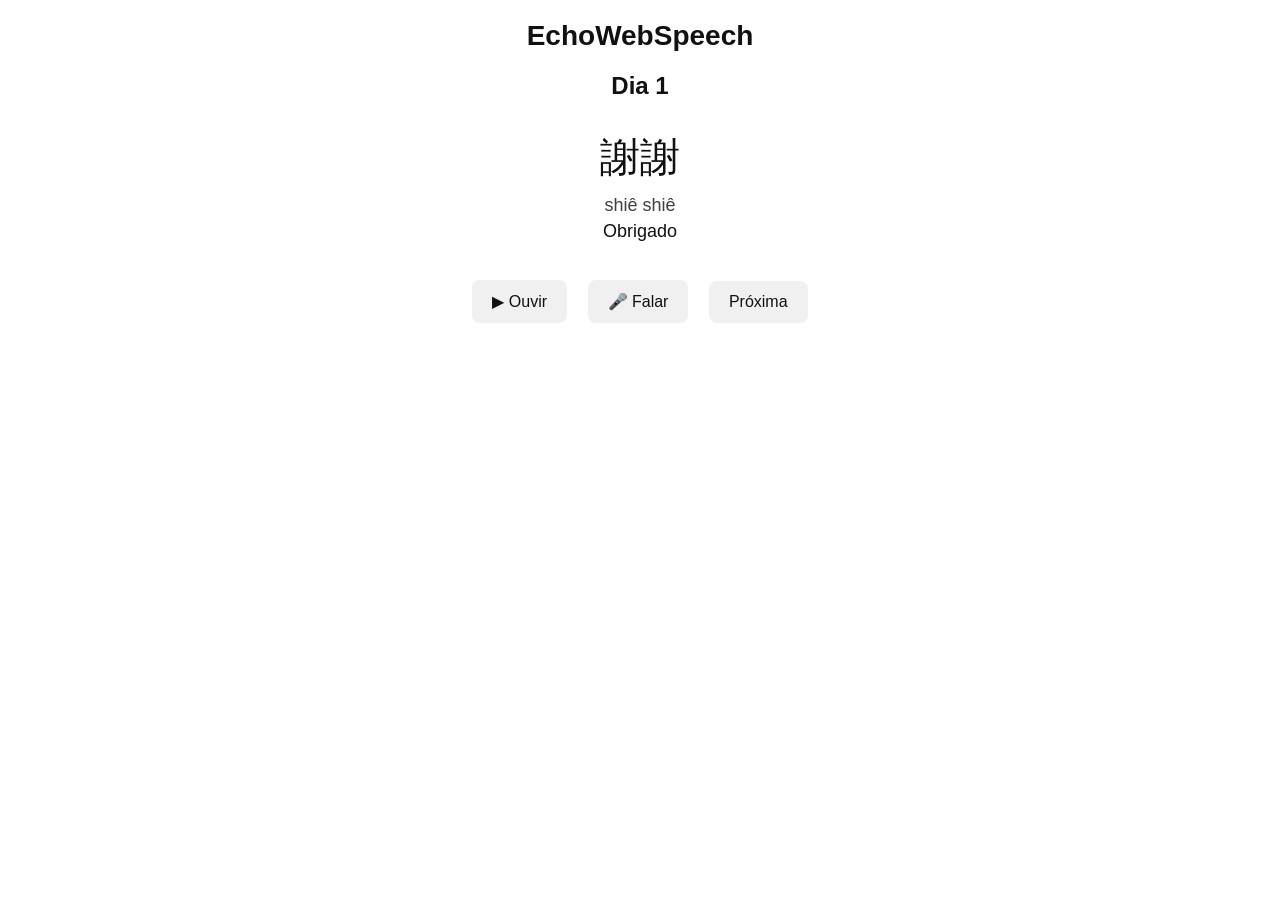
==== index.html @ 0a750037 "simplificação" ====
<!DOCTYPE html>
<html lang="pt-BR">
<head>
<meta charset="UTF-8">
<meta name="viewport" content="width=device-width, initial-scale=1.0">
<title>EchoWebSpeech</title>

<link rel="stylesheet" href="style.css">
<link rel="manifest" href="manifest.json">
<meta name="theme-color" content="#ffffff" media="(prefers-color-scheme: light)">
<meta name="theme-color" content="#111111" media="(prefers-color-scheme: dark)">
</head>

<body>

<header>
<h1>EchoWebSpeech</h1>
</header>

<main>
<h2 id="dayTitle"></h2>

<div id="card">
<div id="chinese"></div>
<div id="br"></div>
<div id="pt"></div>
</div>

<div class="buttons">
<button onclick="speak()">▶ Ouvir</button>
<button onclick="listen()">🎤 Falar</button>
<button onclick="next()">Próxima</button>
</div>

<div id="result"></div>

</main>

<script src="app.js"></script>
</body>
</html>
---- style.css ----
body {
font-family: -apple-system, BlinkMacSystemFont, "Segoe UI", Roboto, Arial, sans-serif;
margin: 0;
padding: 20px;
text-align: center;
transition: background 0.3s ease, color 0.3s ease;
}

header {
margin-bottom: 20px;
}

h1 {
margin: 0;
font-size: 28px;
}

#card {
margin: 30px 0;
}

#chinese {
font-size: 40px;
margin-bottom: 10px;
}

#br {
font-size: 18px;
opacity: 0.8;
margin-bottom: 5px;
}

#pt {
font-size: 18px;
font-weight: 500;
}

.buttons {
margin-top: 20px;
}

button {
padding: 12px 20px;
margin: 8px;
font-size: 16px;
border-radius: 8px;
border: none;
cursor: pointer;
transition: transform 0.1s ease;
}

button:active {
transform: scale(0.96);
}

#result {
margin-top: 25px;
font-size: 20px;
font-weight: bold;
}

/* 🌞 Light Mode */
@media (prefers-color-scheme: light) {
body {
background-color: #ffffff;
color: #111111;
}

button {
background-color: #f0f0f0;
color: #111111;
}
}

/* 🌙 Dark Mode */
@media (prefers-color-scheme: dark) {
body {
background-color: #111111;
color: #ffffff;
}

button {
background-color: #222222;
color: #ffffff;
}
}
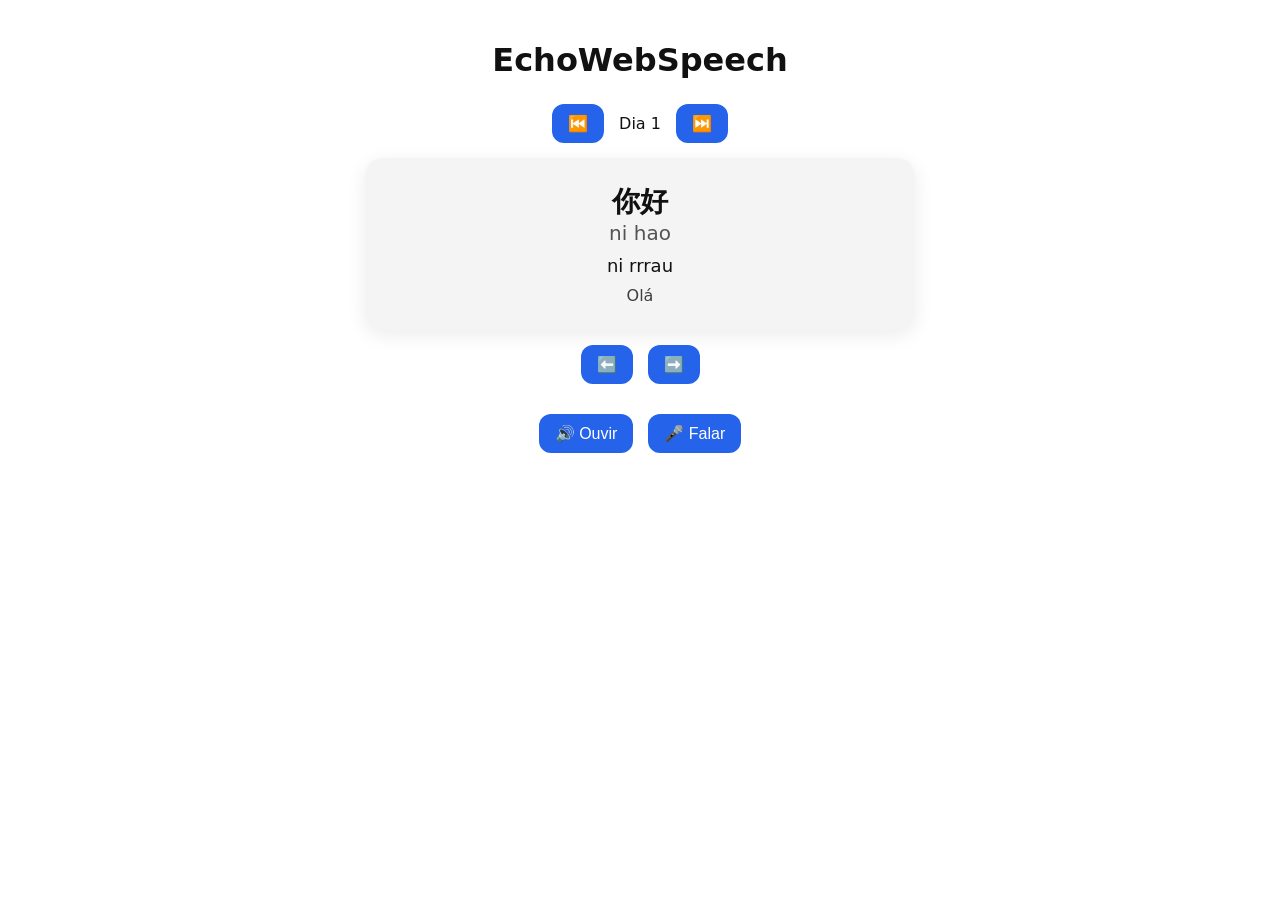
==== commit 5c48db2e: "correções do chatgpt" ====
--- a/index.html
+++ b/index.html
@@ -1,41 +1,158 @@
 <!DOCTYPE html>
 <html lang="pt-BR">
 <head>
-<meta charset="UTF-8">
-<meta name="viewport" content="width=device-width, initial-scale=1.0">
-<title>EchoWebSpeech</title>
+  <meta charset="UTF-8" />
+  <meta name="viewport" content="width=device-width, initial-scale=1.0" />
+  <title>EchoWebSpeech</title>
 
-<link rel="stylesheet" href="style.css">
-<link rel="manifest" href="manifest.json">
-<meta name="theme-color" content="#ffffff" media="(prefers-color-scheme: light)">
-<meta name="theme-color" content="#111111" media="(prefers-color-scheme: dark)">
+  <link rel="manifest" href="manifest.json" />
+  <meta name="theme-color" content="#111111" />
+
+  <style>
+    :root {
+      --bg: #ffffff;
+      --card: #f4f4f4;
+      --text: #111111;
+      --accent: #2563eb;
+    }
+
+    @media (prefers-color-scheme: dark) {
+      :root {
+        --bg: #111111;
+        --card: #1e1e1e;
+        --text: #ffffff;
+        --accent: #3b82f6;
+      }
+    }
+
+    body {
+      margin: 0;
+      font-family: system-ui, -apple-system, sans-serif;
+      background: var(--bg);
+      color: var(--text);
+      display: flex;
+      flex-direction: column;
+      align-items: center;
+      padding: 20px;
+    }
+
+    h1 {
+      margin-bottom: 10px;
+    }
+
+    .day-nav,
+    .phrase-nav {
+      display: flex;
+      align-items: center;
+      gap: 15px;
+      margin: 15px 0;
+    }
+
+    button {
+      background: var(--accent);
+      color: white;
+      border: none;
+      border-radius: 12px;
+      padding: 10px 16px;
+      font-size: 16px;
+      cursor: pointer;
+      transition: 0.2s;
+    }
+
+    button:hover {
+      opacity: 0.85;
+    }
+
+    #card {
+      background: var(--card);
+      padding: 25px;
+      border-radius: 18px;
+      width: 100%;
+      max-width: 500px;
+      text-align: center;
+      box-shadow: 0 5px 20px rgba(0,0,0,0.08);
+    }
+
+    #trad {
+      font-size: 28px;
+      font-weight: bold;
+    }
+
+    #simp {
+      font-size: 20px;
+      opacity: 0.7;
+    }
+
+    #br {
+      font-size: 18px;
+      margin-top: 10px;
+    }
+
+    #pt {
+      font-size: 16px;
+      margin-top: 10px;
+      opacity: 0.8;
+    }
+
+    #feedback {
+      margin-top: 20px;
+      font-weight: bold;
+      font-size: 18px;
+      min-height: 24px;
+      text-align: center;
+    }
+
+    .controls {
+      margin-top: 15px;
+      display: flex;
+      gap: 15px;
+    }
+  </style>
 </head>
 
 <body>
 
-<header>
-<h1>EchoWebSpeech</h1>
-</header>
+  <h1>EchoWebSpeech</h1>
 
-<main>
-<h2 id="dayTitle"></h2>
+  <!-- Navegação de Dia -->
+  <div class="day-nav">
+    <button id="prevDay">⏮️</button>
+    <span id="dayTitle"></span>
+    <button id="nextDay">⏭️</button>
+  </div>
 
-<div id="card">
-<div id="chinese"></div>
-<div id="br"></div>
-<div id="pt"></div>
-</div>
+  <!-- Card Principal -->
+  <div id="card">
+    <div id="trad"></div>
+    <div id="simp"></div>
+    <div id="br"></div>
+    <div id="pt"></div>
+  </div>
 
-<div class="buttons">
-<button onclick="speak()">▶ Ouvir</button>
-<button onclick="listen()">🎤 Falar</button>
-<button onclick="next()">Próxima</button>
-</div>
+  <!-- Navegação de Frase -->
+  <div class="phrase-nav">
+    <button id="prevPhrase">⬅️</button>
+    <button id="nextPhrase">➡️</button>
+  </div>
 
-<div id="result"></div>
+  <!-- Controles -->
+  <div class="controls">
+    <button id="playBtn">🔊 Ouvir</button>
+    <button id="recBtn">🎤 Falar</button>
+  </div>
 
-</main>
+  <div id="feedback"></div>
 
-<script src="app.js"></script>
+  <!-- Script principal -->
+  <script src="app.js" defer></script>
+
+  <!-- Registro do Service Worker -->
+  <script>
+    if ("serviceWorker" in navigator) {
+      navigator.serviceWorker.register("sw.js")
+        .catch(err => console.log("SW erro:", err));
+    }
+  </script>
+
 </body>
 </html>
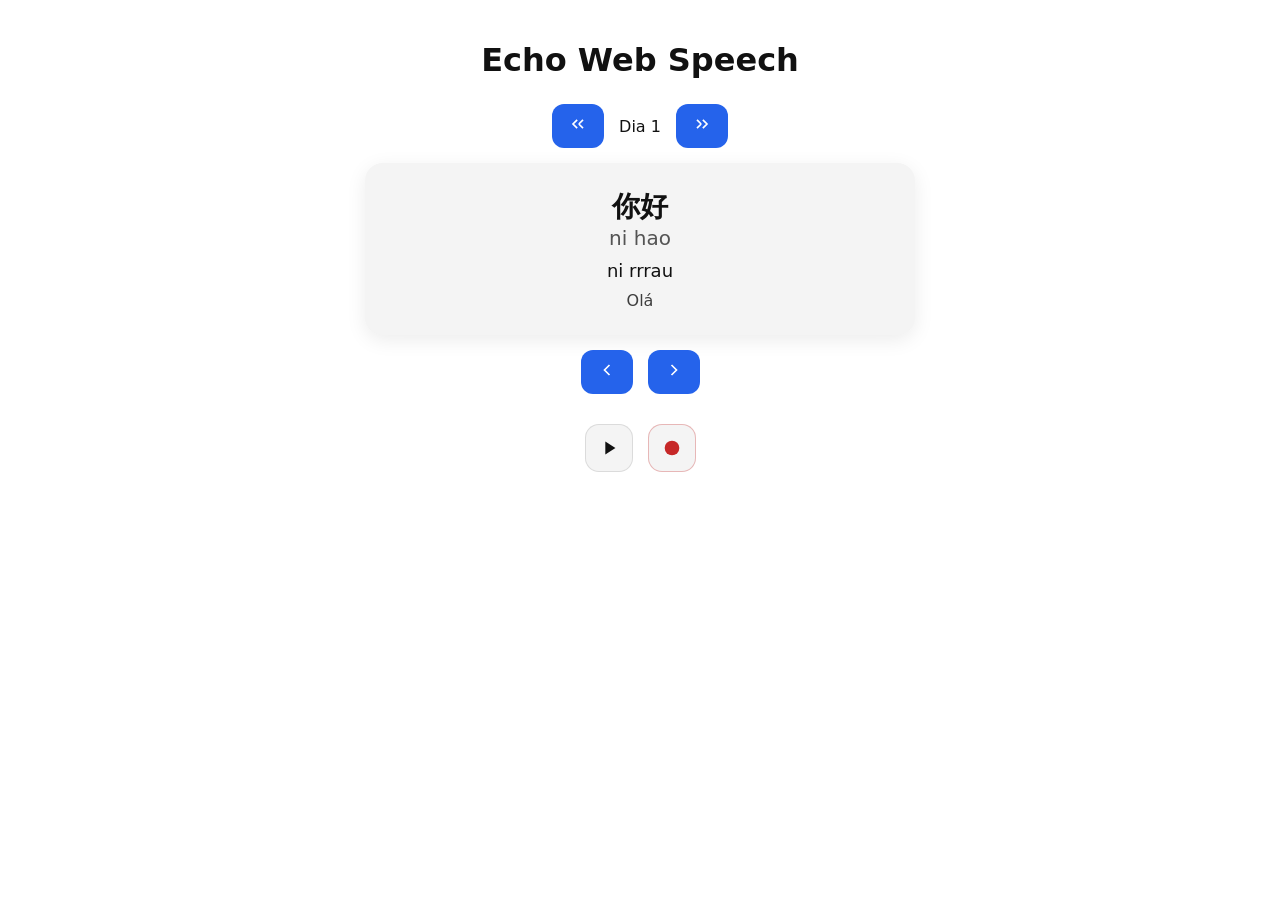
==== commit cce3beaf: "melhor visual" ====
--- a/index.html
+++ b/index.html
@@ -3,7 +3,7 @@
 <head>
   <meta charset="UTF-8" />
   <meta name="viewport" content="width=device-width, initial-scale=1.0" />
-  <title>EchoWebSpeech</title>
+  <title>Echo Web Speech</title>
 
   <link rel="manifest" href="manifest.json" />
   <meta name="theme-color" content="#111111" />
@@ -21,7 +21,7 @@
         --bg: #111111;
         --card: #1e1e1e;
         --text: #ffffff;
-        --accent: #3b82f6;
+        --accent: #2a2a2a;
       }
     }
 
@@ -107,18 +107,56 @@
       display: flex;
       gap: 15px;
     }
+
+    .controls button {
+  background: var(--card);
+  color: var(--text);
+  border: 1px solid rgba(0,0,0,0.1);
+  border-radius: 14px;
+  padding: 12px;
+  display: flex;
+  align-items: center;
+  justify-content: center;
+}
+
+.controls button:hover {
+  background: rgba(0,0,0,0.05);
+}
+
+button.record {
+  color: #c62828; /* vermelho elegante */
+  border: 1px solid rgba(198,40,40,0.3);
+}
+
+button.record:hover {
+  background: rgba(198,40,40,0.08);
+}
   </style>
 </head>
 
 <body>
 
-  <h1>EchoWebSpeech</h1>
+  <h1>Echo Web Speech</h1>
 
   <!-- Navegação de Dia -->
   <div class="day-nav">
-    <button id="prevDay">⏮️</button>
+    <button id="prevDay" aria-label="Dia anterior">
+      <svg viewBox="0 0 24 24" width="20" height="20" fill="none" stroke="currentColor" stroke-width="2">
+        <polyline points="11 17 6 12 11 7"></polyline>
+        <line x1="18" y1="17" x2="13" y2="12"></line>
+        <line x1="18" y1="7" x2="13" y2="12"></line>
+      </svg>
+    </button>
+
     <span id="dayTitle"></span>
-    <button id="nextDay">⏭️</button>
+
+    <button id="nextDay" aria-label="Próximo dia">
+      <svg viewBox="0 0 24 24" width="20" height="20" fill="none" stroke="currentColor" stroke-width="2">
+        <polyline points="13 7 18 12 13 17"></polyline>
+        <line x1="6" y1="7" x2="11" y2="12"></line>
+        <line x1="6" y1="17" x2="11" y2="12"></line>
+      </svg>
+    </button>
   </div>
 
   <!-- Card Principal -->
@@ -131,14 +169,32 @@
 
   <!-- Navegação de Frase -->
   <div class="phrase-nav">
-    <button id="prevPhrase">⬅️</button>
-    <button id="nextPhrase">➡️</button>
+    <button id="prevPhrase" aria-label="Frase anterior">
+      <svg viewBox="0 0 24 24" width="20" height="20" fill="none" stroke="currentColor" stroke-width="2">
+        <polyline points="15 18 9 12 15 6"></polyline>
+      </svg>
+    </button>
+
+    <button id="nextPhrase" aria-label="Próxima frase">
+      <svg viewBox="0 0 24 24" width="20" height="20" fill="none" stroke="currentColor" stroke-width="2">
+        <polyline points="9 18 15 12 9 6"></polyline>
+      </svg>
+    </button>
   </div>
 
   <!-- Controles -->
   <div class="controls">
-    <button id="playBtn">🔊 Ouvir</button>
-    <button id="recBtn">🎤 Falar</button>
+    <button id="playBtn" aria-label="Ouvir">
+      <svg viewBox="0 0 24 24" width="22" height="22" fill="currentColor">
+        <polygon points="8,5 19,12 8,19"></polygon>
+      </svg>
+    </button>
+
+    <button id="recBtn" class="record" aria-label="Falar">
+      <svg viewBox="0 0 24 24" width="22" height="22" fill="currentColor">
+        <circle cx="12" cy="12" r="8"></circle>
+      </svg>
+    </button>
   </div>
 
   <div id="feedback"></div>
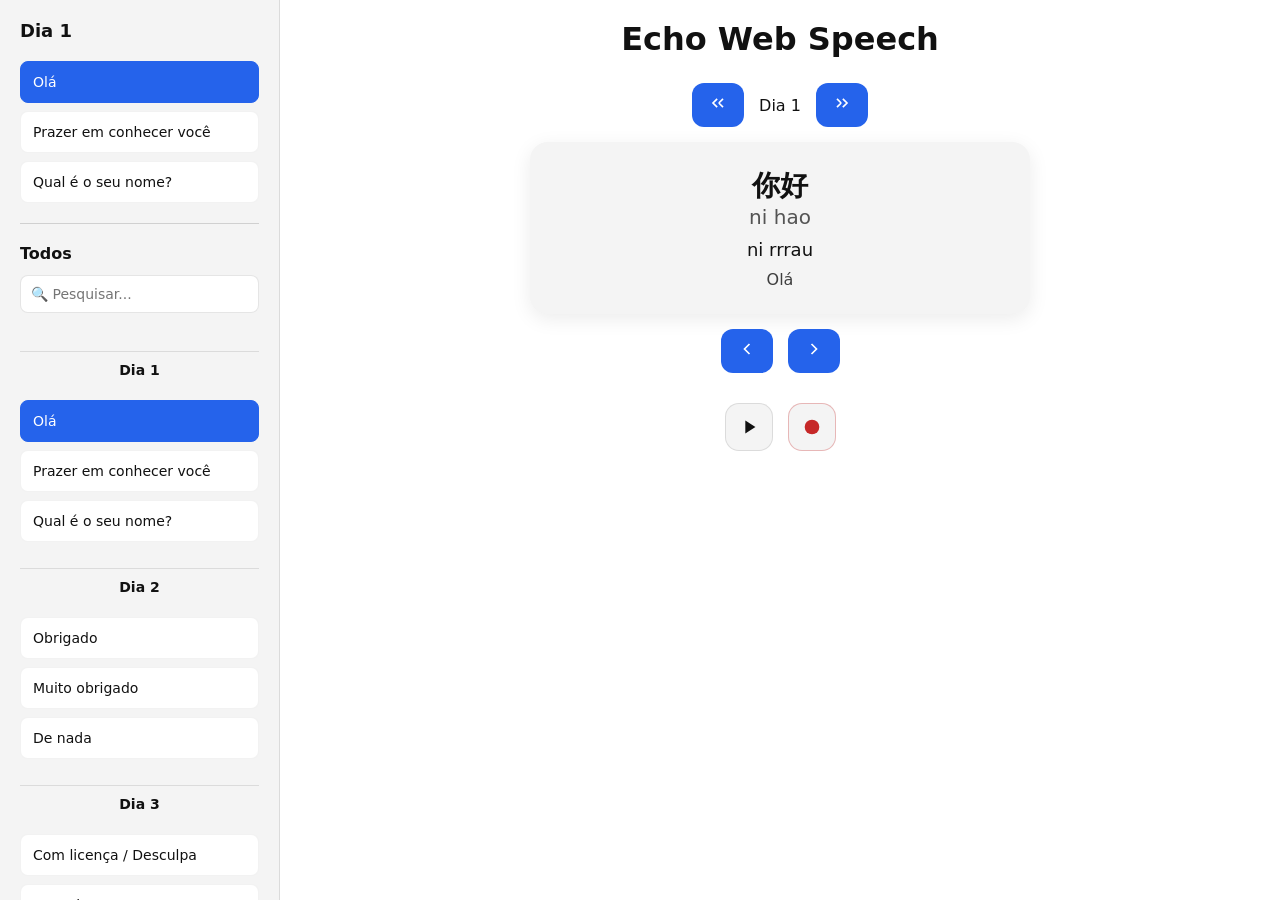
==== commit c09ea6fa: "barra lateral com todas as frases treinadas, com pesquisa" ====
--- a/index.html
+++ b/index.html
@@ -25,19 +25,176 @@
       }
     }
 
+    * {
+      box-sizing: border-box;
+    }
+
     body {
       margin: 0;
       font-family: system-ui, -apple-system, sans-serif;
       background: var(--bg);
       color: var(--text);
       display: flex;
+      flex-direction: row;
+      padding: 0;
+    }
+
+    .sidebar {
+      position: fixed;
+      left: 0;
+      top: 0;
+      width: 280px;
+      height: 100vh;
+      background: var(--card);
+      border-right: 1px solid rgba(0,0,0,0.1);
+      overflow-y: auto;
+      padding: 20px;
+      z-index: 1000;
+      transition: transform 0.3s ease;
+    }
+
+    .sidebar h2 {
+      margin-top: 0;
+      font-size: 18px;
+      margin-bottom: 20px;
+    }
+
+    .sidebar-list {
+      list-style: none;
+      padding: 0;
+      margin: 0;
+    }
+
+    .sidebar-divider {
+      height: 1px;
+      background: rgba(0,0,0,0.15);
+      margin: 20px 0;
+    }
+
+    .sidebar-section-title {
+      font-weight: 600;
+      font-size: 16px;
+      margin-bottom: 12px;
+      margin-top: 10px;
+    }
+
+    .search-box {
+      width: 100%;
+      padding: 10px;
+      border: 1px solid rgba(0,0,0,0.1);
+      border-radius: 8px;
+      background: var(--bg);
+      color: var(--text);
+      font-size: 14px;
+      margin-bottom: 12px;
+      font-family: system-ui, -apple-system, sans-serif;
+    }
+
+    .search-box:focus {
+      outline: none;
+      border-color: var(--accent);
+      box-shadow: 0 0 0 2px rgba(37, 99, 235, 0.1);
+    }
+
+    .sidebar-item {
+      padding: 12px;
+      margin-bottom: 8px;
+      background: var(--bg);
+      border-radius: 8px;
+      cursor: pointer;
+      transition: 0.2s;
+      font-size: 14px;
+      border: 1px solid rgba(0,0,0,0.05);
+    }
+
+    .sidebar-item:hover {
+      background: rgba(37, 99, 235, 0.1);
+      border-color: var(--accent);
+    }
+
+    .sidebar-item.active {
+      background: var(--accent);
+      color: white;
+      border-color: var(--accent);
+    }
+
+    .sidebar-day-separator {
+      margin: 16px 0 12px 0;
+      padding: 10px 0;
+      text-align: center;
+      font-weight: 600;
+      font-size: 14px;
+      color: var(--text);
+      border-top: 1px solid rgba(0,0,0,0.1);
+      border-bottom: none;
+      background: transparent;
+      cursor: default;
+      pointer-events: none;
+      border-radius: 0;
+      border: none;
+    }
+
+    .sidebar-day-separator::before {
+      content: "";
+      display: block;
+      height: 1px;
+      background: rgba(0,0,0,0.1);
+      margin-bottom: 10px;
+    }
+
+    .menu-toggle {
+      display: none;
+      position: fixed;
+      top: 20px;
+      left: 20px;
+      z-index: 999;
+      background: var(--accent);
+      color: white;
+      border: none;
+      border-radius: 8px;
+      padding: 10px 12px;
+      cursor: pointer;
+      align-items: center;
+      justify-content: center;
+    }
+
+    .menu-toggle:hover {
+      opacity: 0.85;
+    }
+
+    .main-content {
+      flex: 1;
+      display: flex;
       flex-direction: column;
       align-items: center;
       padding: 20px;
+      width: 100%;
+      margin-left: 280px;
+    }
+
+    @media (max-width: 768px) {
+      .sidebar {
+        transform: translateX(-100%);
+      }
+
+      .sidebar.open {
+        transform: translateX(0);
+      }
+
+      .menu-toggle {
+        display: flex;
+      }
+
+      .main-content {
+        margin-left: 0;
+        padding: 20px 15px;
+        padding-top: 70px;
+      }
     }
 
     h1 {
       margin-bottom: 10px;
+      margin-top: 0;
     }
 
     .day-nav,
@@ -136,68 +293,92 @@
 
 <body>
 
-  <h1>Echo Web Speech</h1>
-
-  <!-- Navegação de Dia -->
-  <div class="day-nav">
-    <button id="prevDay" aria-label="Dia anterior">
-      <svg viewBox="0 0 24 24" width="20" height="20" fill="none" stroke="currentColor" stroke-width="2">
-        <polyline points="11 17 6 12 11 7"></polyline>
-        <line x1="18" y1="17" x2="13" y2="12"></line>
-        <line x1="18" y1="7" x2="13" y2="12"></line>
-      </svg>
-    </button>
-
-    <span id="dayTitle"></span>
-
-    <button id="nextDay" aria-label="Próximo dia">
-      <svg viewBox="0 0 24 24" width="20" height="20" fill="none" stroke="currentColor" stroke-width="2">
-        <polyline points="13 7 18 12 13 17"></polyline>
-        <line x1="6" y1="7" x2="11" y2="12"></line>
-        <line x1="6" y1="17" x2="11" y2="12"></line>
-      </svg>
-    </button>
+  <!-- Botão de Menu (aparece em telas pequenas) -->
+  <button class="menu-toggle" id="menuToggle" aria-label="Menu">
+    <svg viewBox="0 0 24 24" width="24" height="24" fill="none" stroke="currentColor" stroke-width="2">
+      <line x1="3" y1="6" x2="21" y2="6"></line>
+      <line x1="3" y1="12" x2="21" y2="12"></line>
+      <line x1="3" y1="18" x2="21" y2="18"></line>
+    </svg>
+  </button>
+
+  <!-- Sidebar com lista de frases -->
+  <aside class="sidebar" id="sidebar">
+    <h2>Dia <span id="sidebarDay">1</span></h2>
+    <ul class="sidebar-list" id="phraseList"></ul>
+    
+    <div class="sidebar-divider"></div>
+    
+    <div class="sidebar-section-title">Todos</div>
+    <input type="text" id="searchBox" class="search-box" placeholder="🔍 Pesquisar...">
+    <ul class="sidebar-list" id="allPhrasesList"></ul>
+  </aside>
+
+  <!-- Conteúdo Principal -->
+  <div class="main-content">
+    <h1>Echo Web Speech</h1>
+
+    <!-- Navegação de Dia -->
+    <div class="day-nav">
+      <button id="prevDay" aria-label="Dia anterior">
+        <svg viewBox="0 0 24 24" width="20" height="20" fill="none" stroke="currentColor" stroke-width="2">
+          <polyline points="11 17 6 12 11 7"></polyline>
+          <line x1="18" y1="17" x2="13" y2="12"></line>
+          <line x1="18" y1="7" x2="13" y2="12"></line>
+        </svg>
+      </button>
+
+      <span id="dayTitle"></span>
+
+      <button id="nextDay" aria-label="Próximo dia">
+        <svg viewBox="0 0 24 24" width="20" height="20" fill="none" stroke="currentColor" stroke-width="2">
+          <polyline points="13 7 18 12 13 17"></polyline>
+          <line x1="6" y1="7" x2="11" y2="12"></line>
+          <line x1="6" y1="17" x2="11" y2="12"></line>
+        </svg>
+      </button>
+    </div>
+
+    <!-- Card Principal -->
+    <div id="card">
+      <div id="trad"></div>
+      <div id="simp"></div>
+      <div id="br"></div>
+      <div id="pt"></div>
+    </div>
+
+    <!-- Navegação de Frase -->
+    <div class="phrase-nav">
+      <button id="prevPhrase" aria-label="Frase anterior">
+        <svg viewBox="0 0 24 24" width="20" height="20" fill="none" stroke="currentColor" stroke-width="2">
+          <polyline points="15 18 9 12 15 6"></polyline>
+        </svg>
+      </button>
+
+      <button id="nextPhrase" aria-label="Próxima frase">
+        <svg viewBox="0 0 24 24" width="20" height="20" fill="none" stroke="currentColor" stroke-width="2">
+          <polyline points="9 18 15 12 9 6"></polyline>
+        </svg>
+      </button>
+    </div>
+
+    <!-- Controles -->
+    <div class="controls">
+      <button id="playBtn" aria-label="Ouvir">
+        <svg viewBox="0 0 24 24" width="22" height="22" fill="currentColor">
+          <polygon points="8,5 19,12 8,19"></polygon>
+        </svg>
+      </button>
+
+      <button id="recBtn" class="record" aria-label="Falar">
+        <svg viewBox="0 0 24 24" width="22" height="22" fill="currentColor">
+          <circle cx="12" cy="12" r="8"></circle>
+        </svg>
+      </button>
+    </div>
+
+    <div id="feedback"></div>
   </div>
-
-  <!-- Card Principal -->
-  <div id="card">
-    <div id="trad"></div>
-    <div id="simp"></div>
-    <div id="br"></div>
-    <div id="pt"></div>
-  </div>
-
-  <!-- Navegação de Frase -->
-  <div class="phrase-nav">
-    <button id="prevPhrase" aria-label="Frase anterior">
-      <svg viewBox="0 0 24 24" width="20" height="20" fill="none" stroke="currentColor" stroke-width="2">
-        <polyline points="15 18 9 12 15 6"></polyline>
-      </svg>
-    </button>
-
-    <button id="nextPhrase" aria-label="Próxima frase">
-      <svg viewBox="0 0 24 24" width="20" height="20" fill="none" stroke="currentColor" stroke-width="2">
-        <polyline points="9 18 15 12 9 6"></polyline>
-      </svg>
-    </button>
-  </div>
-
-  <!-- Controles -->
-  <div class="controls">
-    <button id="playBtn" aria-label="Ouvir">
-      <svg viewBox="0 0 24 24" width="22" height="22" fill="currentColor">
-        <polygon points="8,5 19,12 8,19"></polygon>
-      </svg>
-    </button>
-
-    <button id="recBtn" class="record" aria-label="Falar">
-      <svg viewBox="0 0 24 24" width="22" height="22" fill="currentColor">
-        <circle cx="12" cy="12" r="8"></circle>
-      </svg>
-    </button>
-  </div>
-
-  <div id="feedback"></div>
 
   <!-- Script principal -->
   <script src="app.js" defer></script>
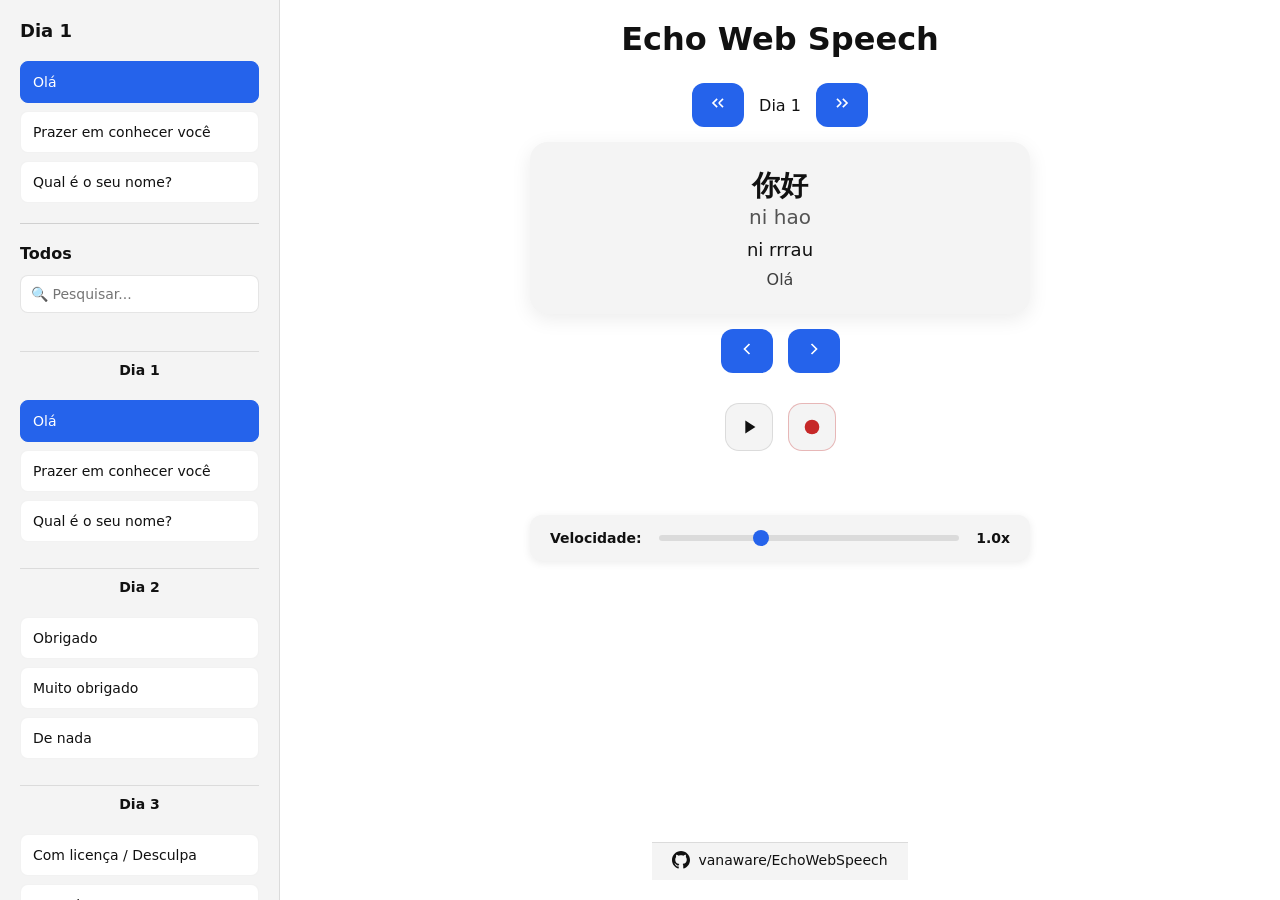
==== commit a7338b99: "source e velocidade" ====
--- a/index.html
+++ b/index.html
@@ -5,8 +5,12 @@
   <meta name="viewport" content="width=device-width, initial-scale=1.0" />
   <title>Echo Web Speech</title>
 
+<link rel="apple-touch-icon" sizes="180x180" href="apple-touch-icon.png">
+<link rel="icon" type="image/png" sizes="32x32" href="icon-32.png">
+<link rel="icon" type="image/png" sizes="16x16" href="icon-16.png">
+
   <link rel="manifest" href="manifest.json" />
-  <meta name="theme-color" content="#111111" />
+  <meta name="theme-color" content="#ffffff" />
 
   <style>
     :root {
@@ -170,6 +174,7 @@
       padding: 20px;
       width: 100%;
       margin-left: 280px;
+      min-height: 100vh;
     }
 
     @media (max-width: 768px) {
@@ -287,6 +292,111 @@
 
 button.record:hover {
   background: rgba(198,40,40,0.08);
+}
+
+footer {
+  margin-top: auto;
+  padding: 8px 20px;
+  text-align: center;
+  border-top: 1px solid rgba(0,0,0,0.1);
+  background: var(--card);
+  font-size: 14px;
+  color: var(--text);
+}
+
+footer a {
+  display: inline-flex;
+  align-items: center;
+  gap: 8px;
+  color: var(--text);
+  text-decoration: none;
+  transition: opacity 0.2s;
+}
+
+footer a:hover {
+  opacity: 0.8;
+  text-decoration: underline;
+}
+
+footer svg {
+  width: 18px;
+  height: 18px;
+  display: inline-block;
+}
+
+#rate-control {
+  margin-top: 20px;
+  padding: 15px 20px;
+  background: var(--card);
+  border-radius: 12px;
+  display: flex;
+  align-items: center;
+  gap: 15px;
+  width: 100%;
+  max-width: 500px;
+  box-shadow: 0 2px 8px rgba(0,0,0,0.08);
+}
+
+#rate-control label {
+  font-weight: 600;
+  font-size: 14px;
+  white-space: nowrap;
+  color: var(--text);
+}
+
+#rate-control input[type="range"] {
+  flex: 1;
+  height: 6px;
+  border-radius: 3px;
+  background: rgba(0,0,0,0.1);
+  outline: none;
+  -webkit-appearance: none;
+  appearance: none;
+  cursor: pointer;
+}
+
+#rate-control input[type="range"]::-webkit-slider-thumb {
+  -webkit-appearance: none;
+  appearance: none;
+  width: 16px;
+  height: 16px;
+  border-radius: 50%;
+  background: var(--accent);
+  cursor: pointer;
+  transition: 0.2s;
+}
+
+#rate-control input[type="range"]::-webkit-slider-thumb:hover {
+  transform: scale(1.15);
+}
+
+#rate-control input[type="range"]::-moz-range-thumb {
+  width: 16px;
+  height: 16px;
+  border-radius: 50%;
+  background: var(--accent);
+  cursor: pointer;
+  border: none;
+  transition: 0.2s;
+}
+
+#rate-control input[type="range"]::-moz-range-thumb:hover {
+  transform: scale(1.15);
+}
+
+#rate-value {
+  font-weight: 600;
+  font-size: 14px;
+  color: var(--text);
+  min-width: 30px;
+  text-align: center;
+}
+
+@media (max-width: 768px) {
+  #rate-control {
+    padding: 12px 15px;
+    gap: 12px;
+  }
 }
   </style>
 </head>
@@ -378,6 +488,21 @@
     </div>
 
     <div id="feedback"></div>
+
+    <div id="rate-control">
+      <label for="rate">Velocidade:</label>
+      <input type="range" min="0.5" max="2" value="1" step="0.1" id="rate" />
+      <span id="rate-value">1.0x</span>
+    </div>
+
+    <footer>
+      <a href="https://github.com/vanaware/EchoWebSpeech" target="_blank" rel="noopener noreferrer">
+        <svg viewBox="0 0 24 24" fill="currentColor">
+          <path d="M12 0c-6.626 0-12 5.373-12 12 0 5.302 3.438 9.8 8.207 11.387.599.111.793-.261.793-.577v-2.234c-3.338.726-4.033-1.416-4.033-1.416-.546-1.387-1.333-1.756-1.333-1.756-1.089-.745.083-.729.083-.729 1.205.084 1.839 1.237 1.839 1.237 1.07 1.834 2.807 1.304 3.492.997.107-.775.418-1.305.762-1.604-2.665-.305-5.467-1.334-5.467-5.931 0-1.311.469-2.381 1.236-3.221-.124-.303-.535-1.524.117-3.176 0 0 1.008-.322 3.301 1.23.957-.266 1.983-.399 3.003-.404 1.02.005 2.047.138 3.006.404 2.291-1.552 3.297-1.23 3.297-1.23.653 1.653.242 2.874.118 3.176.768.84 1.235 1.911 1.235 3.221 0 4.609-2.807 5.624-5.479 5.921.43.372.823 1.102.823 2.222v 3.293c0 .319.192.694.801.576 4.765-1.589 8.199-6.086 8.199-11.386 0-6.627-5.373-12-12-12z"/>
+        </svg>
+        vanaware/EchoWebSpeech
+      </a>
+    </footer>
   </div>
 
   <!-- Script principal -->
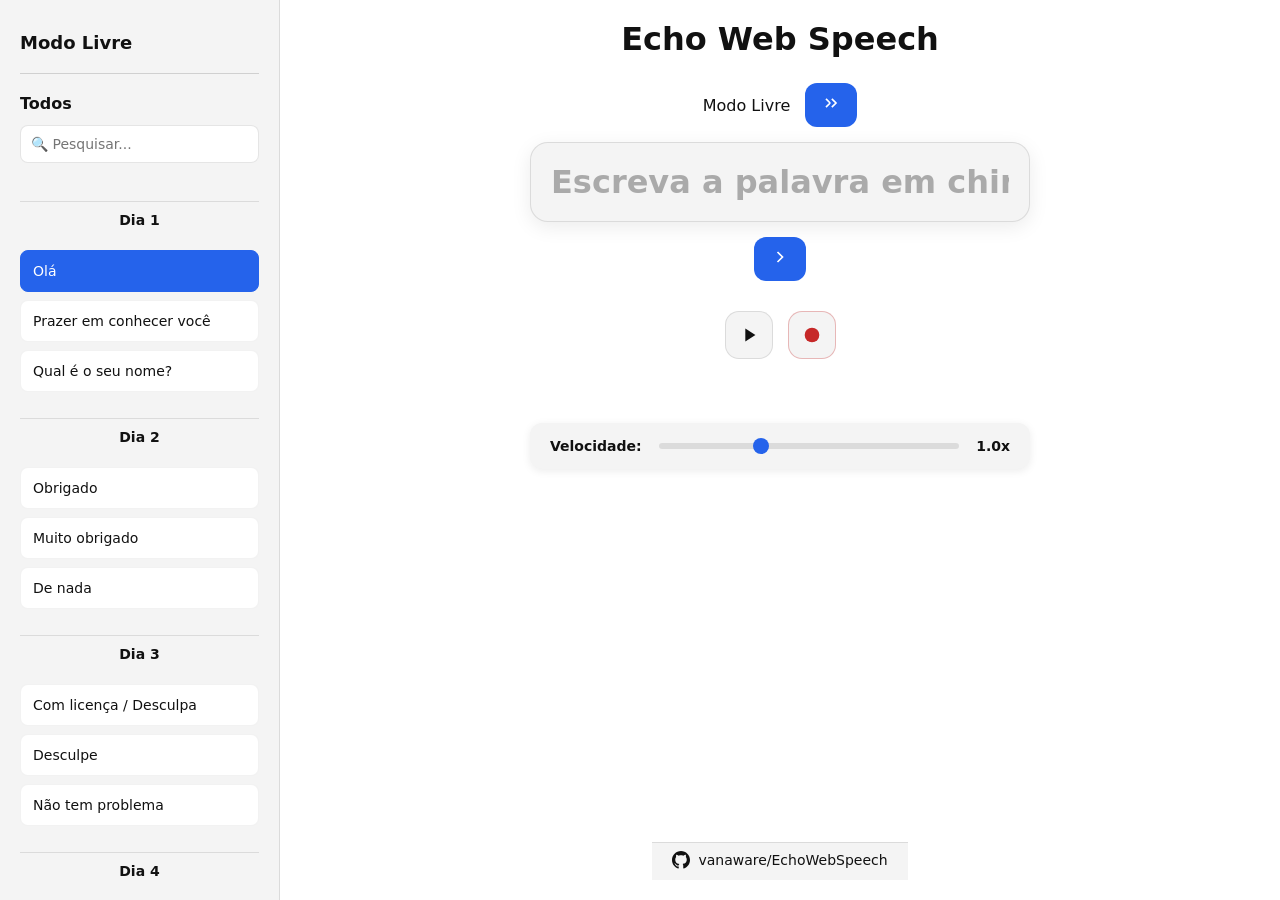
==== commit bb25167d: "mode de tradução livre aprimorado" ====
--- a/index.html
+++ b/index.html
@@ -398,6 +398,104 @@
     gap: 12px;
   }
 }
+
+#pt-mode-input,
+#free-mode-input {
+  width: 100%;
+  max-width: 500px;
+  padding: 20px;
+  background: var(--card);
+  border: 1px solid rgba(0,0,0,0.1);
+  border-radius: 18px;
+  font-size: 32px;
+  font-weight: bold;
+  text-align: center;
+  color: var(--text);
+  font-family: system-ui, -apple-system, sans-serif;
+  box-shadow: 0 5px 20px rgba(0,0,0,0.08);
+  transition: 0.2s;
+}
+
+#pt-mode-input:focus,
+#free-mode-input:focus {
+  outline: none;
+  border-color: var(--accent);
+  box-shadow: 0 5px 20px rgba(37, 99, 235, 0.2);
+}
+
+#pt-mode-input::placeholder,
+#free-mode-input::placeholder {
+  color: rgba(0,0,0,0.3);
+}
+
+@media (prefers-color-scheme: dark) {
+  #pt-mode-input::placeholder,
+  #free-mode-input::placeholder {
+    color: rgba(255,255,255,0.3);
+  }
+}
+
+#translation-container {
+  width: 100%;
+  max-width: 520px;
+  display: none;
+  gap: 10px;
+  margin-bottom: 15px;
+}
+
+#translate-btn {
+  background: var(--accent);
+  color: white;
+  border: none;
+  border-radius: 12px;
+  padding: 10px 16px;
+  font-size: 14px;
+  cursor: pointer;
+  transition: 0.2s;
+  white-space: nowrap;
+  font-weight: 600;
+}
+
+#translate-btn:hover {
+  opacity: 0.85;
+}
+
+#translate-btn:disabled {
+  opacity: 0.5;
+  cursor: not-allowed;
+}
+
+#free-mode-input {
+  width: 100%;
+  max-width: 500px;
+  padding: 20px;
+  background: var(--card);
+  border: 1px solid rgba(0,0,0,0.1);
+  border-radius: 18px;
+  font-size: 32px;
+  font-weight: bold;
+  text-align: center;
+  color: var(--text);
+  font-family: system-ui, -apple-system, sans-serif;
+  box-shadow: 0 5px 20px rgba(0,0,0,0.08);
+  transition: 0.2s;
+}
+
+#free-mode-input:focus {
+  outline: none;
+  border-color: var(--accent);
+  box-shadow: 0 5px 20px rgba(37, 99, 235, 0.2);
+}
+
+#free-mode-input::placeholder {
+  color: rgba(0,0,0,0.3);
+}
+
+@media (prefers-color-scheme: dark) {
+  #free-mode-input::placeholder {
+    color: rgba(255,255,255,0.3);
+  }
+}
   </style>
 </head>
 
@@ -414,7 +512,12 @@
 
   <!-- Sidebar com lista de frases -->
   <aside class="sidebar" id="sidebar">
-    <h2>Dia <span id="sidebarDay">1</span></h2>
+    <div class="sidebar-list" style="margin-bottom: 12px;">
+      <div id="free-mode-btn" class="sidebar-item" style="cursor: pointer; display: none;">
+        Modo Livre
+      </div>
+    </div>
+    <h2><span id="sidebarDay">Modo Livre</span></h2>
     <ul class="sidebar-list" id="phraseList"></ul>
     
     <div class="sidebar-divider"></div>
@@ -449,6 +552,13 @@
       </button>
     </div>
 
+    <!-- Modo Livre (Dia 0) -->
+    <div id="translation-container">
+      <input type="text" id="pt-mode-input" placeholder="Escreva em português..." />
+      <button id="translate-btn">Traduzir</button>
+    </div>
+    <input type="text" id="free-mode-input" placeholder="Escreva a palavra em chinês..." />
+
     <!-- Card Principal -->
     <div id="card">
       <div id="trad"></div>
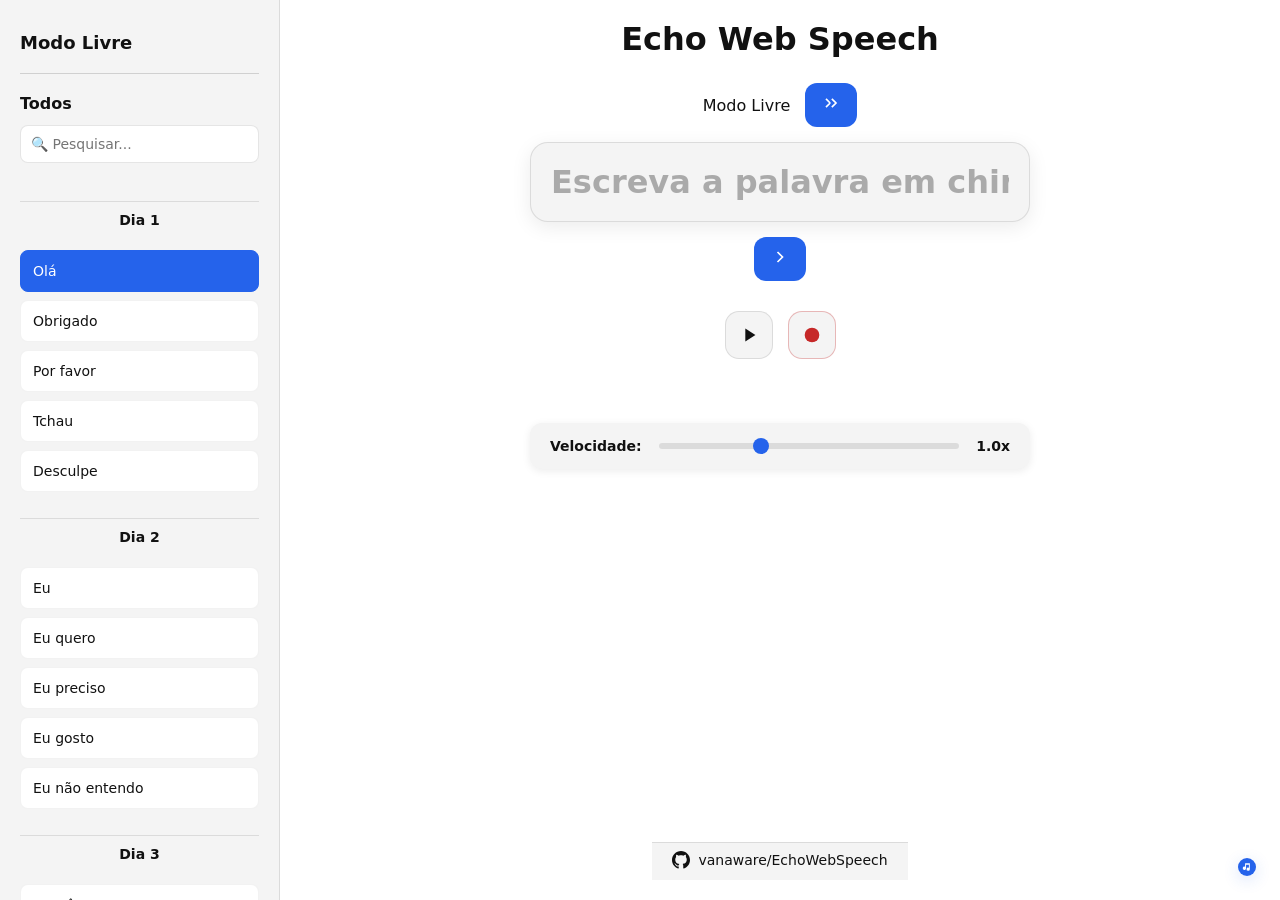
==== commit 8daad634: "music icon Co-authored-by: Copilot <copilot@github.com>" ====
--- a/index.html
+++ b/index.html
@@ -442,6 +442,40 @@
   gap: 10px;
   margin-bottom: 15px;
 }
+
+    /* Banner discreto de compatibilidade (aparece quando alguma API está ausente) */
+    #compat-banner {
+      position: fixed;
+      right: 12px;
+      bottom: 12px;
+      background: rgba(0,0,0,0.65);
+      color: #fff;
+      padding: 8px 10px;
+      border-radius: 10px;
+      font-size: 12px;
+      z-index: 2000;
+      display: none;
+      align-items: center;
+      gap: 8px;
+      box-shadow: 0 4px 12px rgba(0,0,0,0.25);
+      max-width: 260px;
+      line-height: 1;
+    }
+
+    #compat-banner .compat-close {
+      background: transparent;
+      border: none;
+      color: rgba(255,255,255,0.85);
+      font-size: 12px;
+      padding: 2px 6px;
+      border-radius: 6px;
+      cursor: pointer;
+      margin-left: 6px;
+    }
+
+    #compat-banner .compat-close:hover {
+      background: rgba(255,255,255,0.06);
+    }
 
 #translate-btn {
   background: var(--accent);
@@ -599,6 +633,12 @@
 
     <div id="feedback"></div>
 
+    <!-- Banner discreto de compatibilidade (inserido pelo app.js) -->
+    <div id="compat-banner" role="status" aria-live="polite">
+      <span id="compat-text"></span>
+      <button class="compat-close" id="compat-close" aria-label="Fechar">✕</button>
+    </div>
+
     <div id="rate-control">
       <label for="rate">Velocidade:</label>
       <input type="range" min="0.5" max="2" value="1" step="0.1" id="rate" />
@@ -612,6 +652,49 @@
         </svg>
         vanaware/EchoWebSpeech
       </a>
+
+        <!-- Botão de música no canto inferior direito -->
+        <a href="./music/index.html" title="sing music" id="music-fab" tabindex="0" aria-label="sing music">
+          <svg width="76" height="76" viewBox="0 0 76 76" fill="none" xmlns="http://www.w3.org/2000/svg">
+            <circle cx="38" cy="38" r="38" fill="#2563eb"/>
+            <path d="M50 22v25a7 7 0 1 1-4-6.3V28h-12v15.5a7 7 0 1 1-4-6.3V22h20z" fill="#fff"/>
+          </svg>
+        </a>
+
+        <style>
+          /* Botão flutuante de música */
+          #music-fab {
+            position: fixed;
+            right: 24px;
+            bottom: 24px;
+            z-index: 3000;
+            background: none;
+            border: none;
+            outline: none;
+            cursor: pointer;
+            box-shadow: 0 4px 16px rgba(37,99,235,0.18);
+            border-radius: 50%;
+            padding: 0;
+            display: flex;
+            align-items: center;
+            justify-content: center;
+            transition: transform 0.15s, box-shadow 0.15s;
+          }
+          #music-fab:hover, #music-fab:focus {
+            transform: scale(1.08);
+            box-shadow: 0 6px 24px rgba(37,99,235,0.28);
+            outline: none;
+          }
+          #music-fab svg {
+            display: block;
+          }
+          @media (max-width: 768px) {
+            #music-fab {
+              right: 16px;
+              bottom: 16px;
+            }
+          }
+        </style>
     </footer>
   </div>
 
